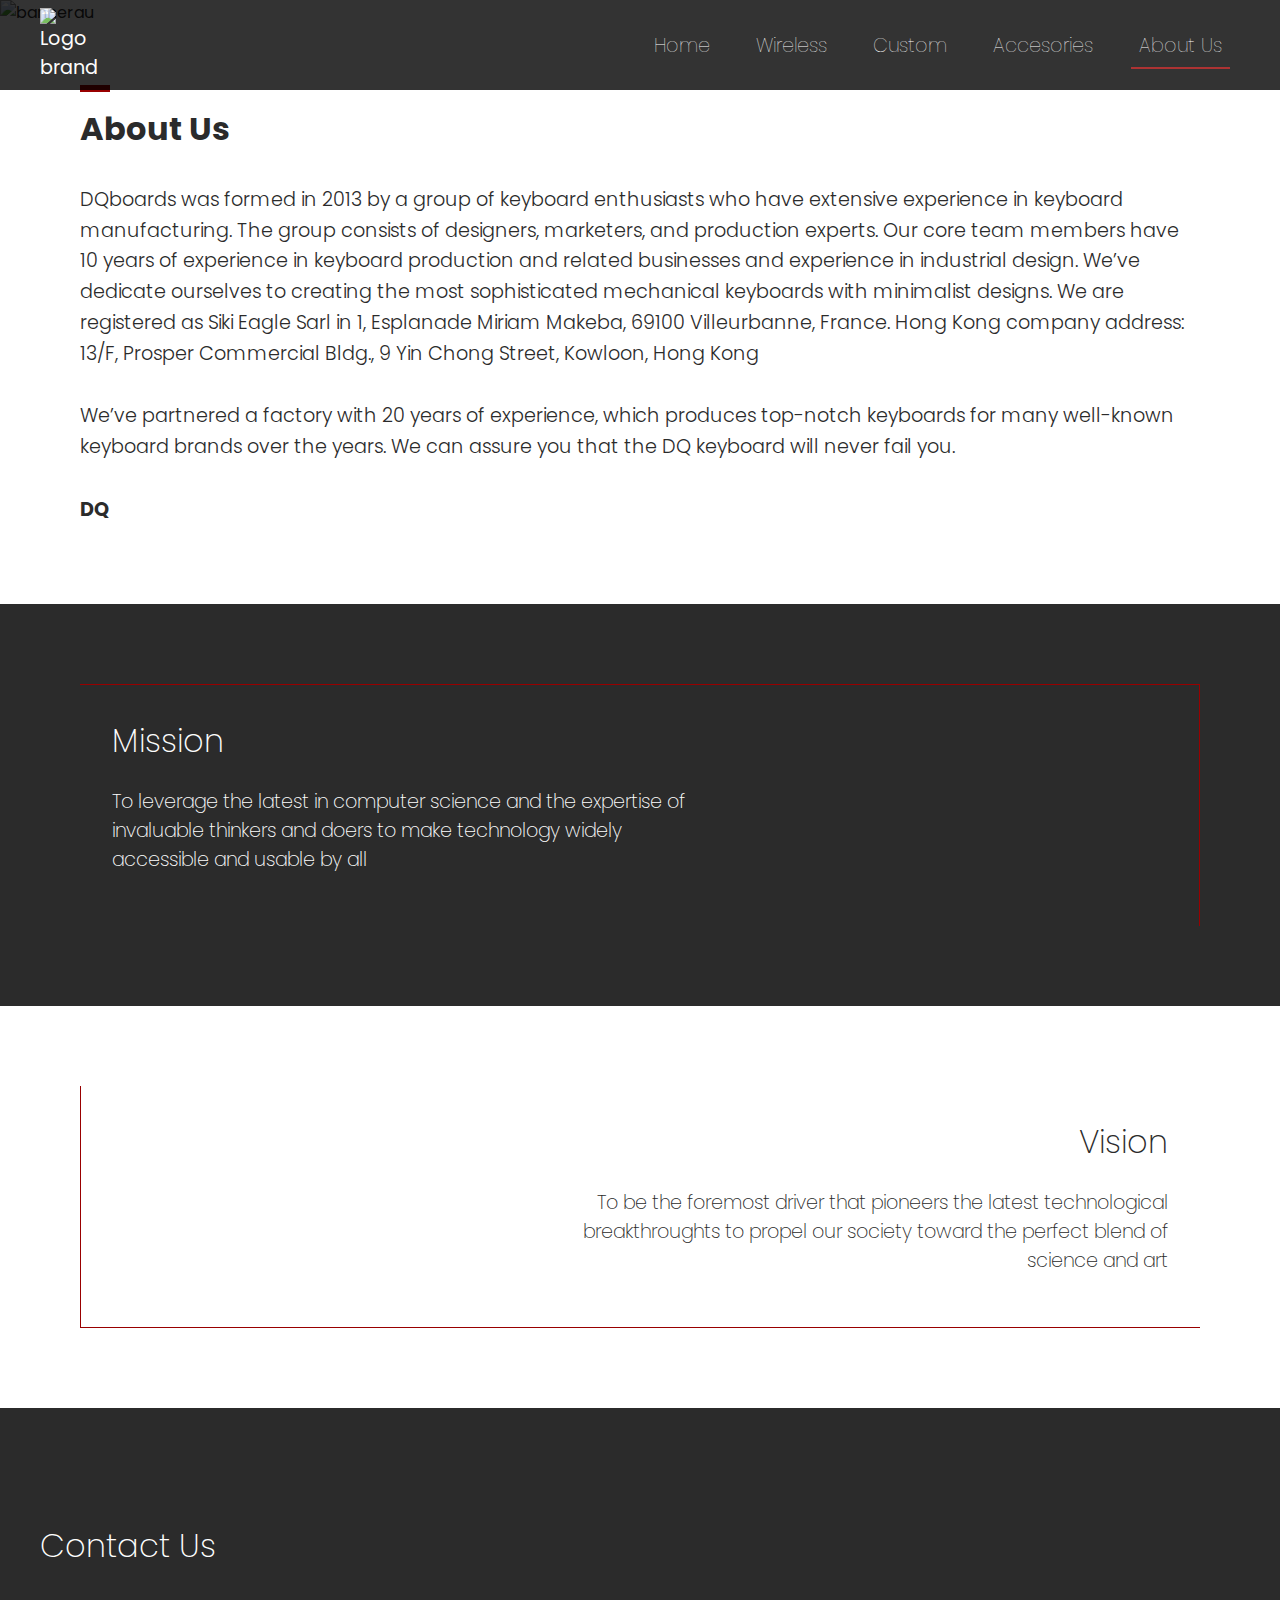
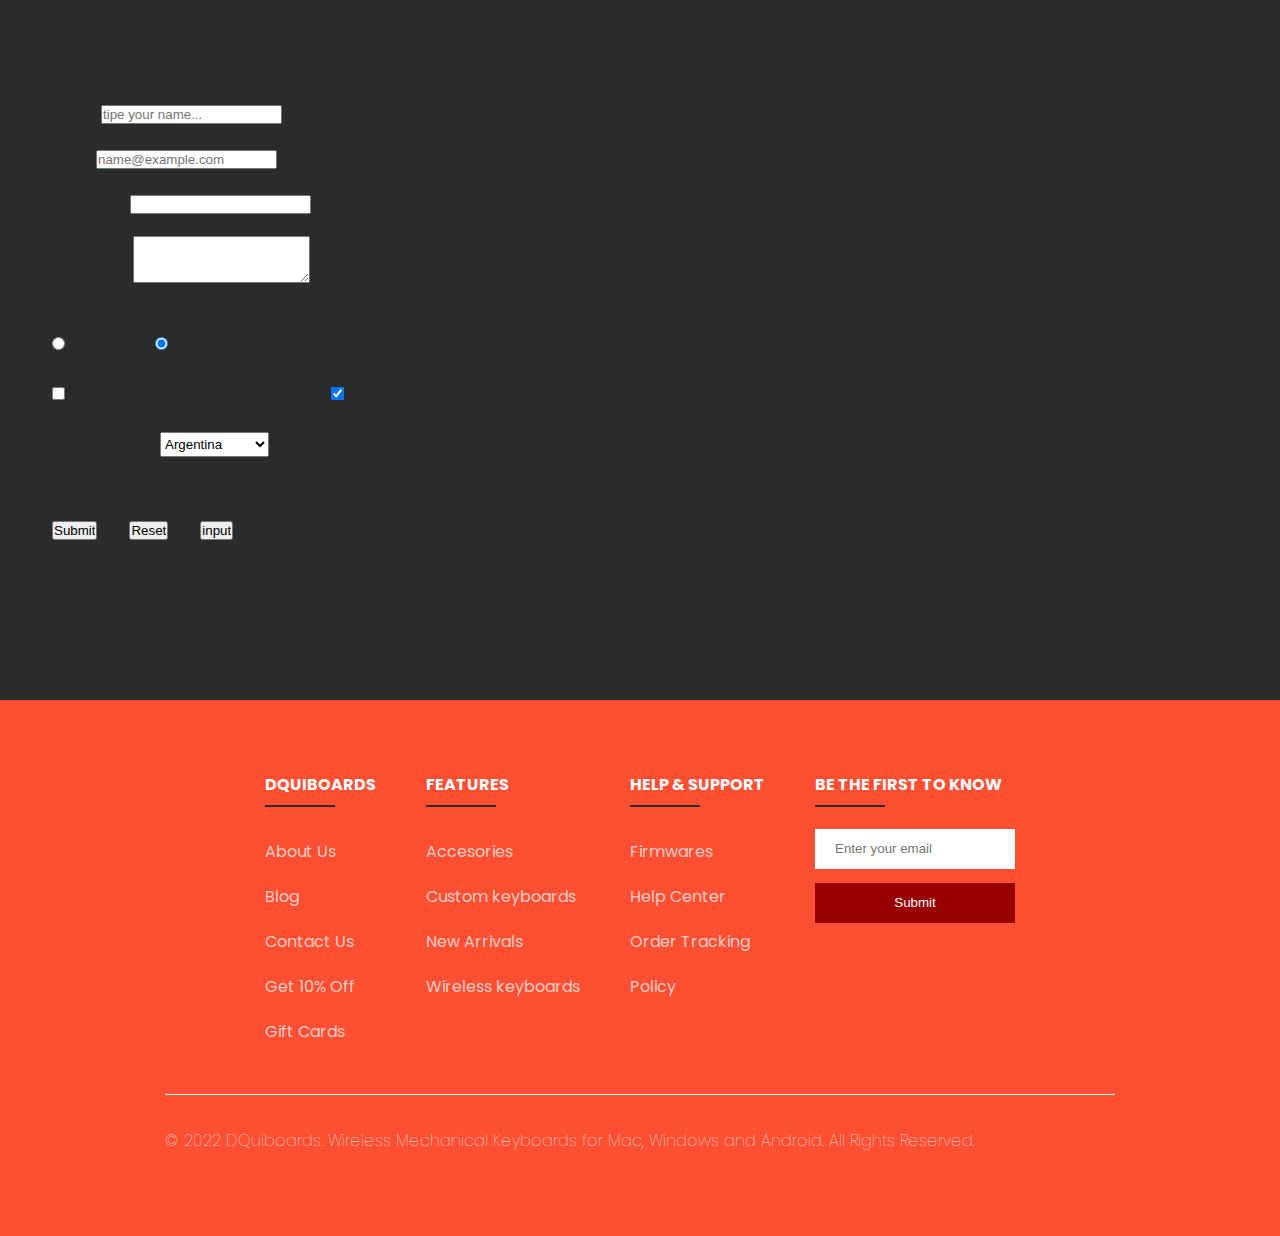
==== pages/aboutus.html @ ba344ef3 "au_form" ====
<!DOCTYPE html>
<html lang="en">
  <head>
    <meta charset="UTF-8">
    <meta http-equiv="X-UA-Compatible" content="IE=edge">
    <meta name="viewport" content="width=device-width, initial-scale=1.0">
    <title>DQuiboards</title>
    <link rel="stylesheet" href="https://cdnjs.cloudflare.com/ajax/libs/font-awesome/6.2.1/css/all.min.css" integrity="sha512-MV7K8+y+gLIBoVD59lQIYicR65iaqukzvf/nwasF0nqhPay5w/9lJmVM2hMDcnK1OnMGCdVK+iQrJ7lzPJQd1w==" crossorigin="anonymous" referrerpolicy="no-referrer">
    <link rel="stylesheet" href="../css/bootstrap.css">
    <!-- <link rel="stylesheet" href="../css/index.css"> -->
    <link rel="stylesheet" href="../css/translated.css">
    <link rel="icon" type="image/png" href="../resources/img/DQ-BRAND-LOGO.png">
  </head>
  <body id="top">
    <!-- HEADER -->
    <header>
      <nav class="navbar container"> <!-- navbar start -->
        <!-- branding -->
        <a class="navbar__link" href="#top">
          <img src="../resources/img/DQ-BRAND-LOGO.png" alt="Logo brand">
        </a>
        <!-- hamburger -->
        <svg class="hamburger" xmlns="http://www.w3.org/2000/svg" xmlns:xlink="http://www.w3.org/1999/xlink"><path d="M4,10h24c1.104,0,2-0.896,2-2s-0.896-2-2-2H4C2.896,6,2,6.896,2,8S2.896,10,4,10z M28,14H4c-1.104,0-2,0.896-2,2 s0.896,2,2,2h24c1.104,0,2-0.896,2-2S29.104,14,28,14z M28,22H4c-1.104,0-2,0.896-2,2s0.896,2,2,2h24c1.104,0,2-0.896,2-2 S29.104,22,28,22z" fill="white"></path></svg>
        <input type="checkbox" class="checkevent" name="hamburger" id="hamburger">
        <!-- nav-links -->
        <ul class="menu">
          <li class="menu__item">
            <a class="menu__link" href="../index.html">Home</a>
          </li>
          <li class="menu__item">
            <a class="menu__link" href="./wireless.html">Wireless</a>
          </li>
          <li class="menu__item">
            <a class="menu__link" href="./custom.html">Custom</a>
          </li>
          <li class="menu__item">
            <a class="menu__link" href="./accesories.html">Accesories</a>
          </li>
          <li class="menu__item">
            <a class="menu__link--active" href="./aboutus.html">About Us</a>
          </li>
        </ul>
      </nav> <!-- navbar end -->
    </header>
    <!-- BANNER -->
    <section id="banner">
      <img src="../resources/img/aboutus_b_1.png" alt="bannerau">
    </section>
    <main>
      <!-- ABOUT-US -->
      <section id="aboutus" class="bg-white">
        <div class="container">
          <article class="aboutus__info">
            <h2 class="aboutus__title">About Us</h2>
            <p class="aboutus__text">DQboards was formed in 2013 by a group of keyboard enthusiasts who have extensive experience in keyboard manufacturing. The group consists of designers, marketers, and production experts. Our core team members have 10 years of experience in keyboard production and related businesses and experience in industrial design. We’ve dedicate ourselves to creating the most sophisticated mechanical keyboards with minimalist designs. We are registered as Siki Eagle Sarl in 1, Esplanade Miriam Makeba, 69100 Villeurbanne, France. Hong Kong company address: 13/F, Prosper Commercial Bldg., 9 Yin Chong Street, Kowloon, Hong Kong</p>
            <p class="aboutus__text">We’ve partnered a factory with 20 years of experience, which produces top-notch keyboards for many well-known keyboard brands over the years. We can assure you that the DQ keyboard will never fail you.</p>
            <a class="aboutus__link" href="./aboutus.html">DQ</a>
          </article>
        </div>
      </section>
      <!-- ABOUT-US-M -->
      <section id="mission" class="bg-obscure">
        <div class="container">
          <article class="mission__article">
            <h1 class="mission__title content">Mission</h1>
            <p class="mission__text content">To leverage the latest in computer science and the expertise of invaluable thinkers and doers to make technology widely accessible and usable by all</p>
          </article>
        </div>
      </section>
      <!-- ABOUT-US-V -->
      <section id="vision" class="bg-white">
        <div class="container">
          <article class="vision__article">
            <h1 class="vision__title content">Vision</h1>
            <p class="vision__text content">To be the foremost driver that pioneers the latest technological breakthroughts to propel our society toward the perfect blend of science and art</p>
          </article>
        </div>
      </section>
      <!-- FORM -->
      <section id="contactus" class="bg-obscure">
        <div class="container">
          <h1 class="contactus__title">Contact Us</h1>
        </div>
        <div class="container">
          <div class="card" style="width: 60rem;">
            <div class="card-body">
              <form action="" method="" enctype="" class="">
                <div class="form">
                  <label for="exampleFormControlInput1" class="form-label">Name</label>
                  <input type="text" class="form-control" id="exampleFormControlInput1" placeholder="tipe your name...">
                </div>
                <div class="form">
                  <label for="exampleFormControlInput1" class="form-label">Email</label>
                  <input type="email" class="form-control" id="exampleFormControlInput1" placeholder="name@example.com">
                </div>
                <div class="form">
                  <label for="exampleFormControlInput1" class="form-label">Password</label>
                  <input type="password" class="form-control" id="exampleFormControlInput1" placeholder="">
                </div>
                <div class="form">
                  <label for="exampleFormControlTextarea1" class="form-label">Feedback</label>
                  <textarea class="form-control" id="exampleFormControlTextarea1" rows="3"></textarea>
                </div>
                <div class="form_check_a">
                  <div class="form-check">
                    <input class="form-check-input" type="radio" name="flexRadioDefault" id="flexRadioDefault1">
                    <label class="form-check-label" for="flexRadioDefault1">
                    English
                    </label>
                  </div>
                  <div class="form-check">
                    <input class="form-check-input" type="radio" name="flexRadioDefault" id="flexRadioDefault2" checked>
                    <label class="form-check-label" for="flexRadioDefault2">
                    Non English
                    </label>
                  </div>
                </div>
                <div class="form_check_b">
                  <div class="form-check">
                    <input class="form-check-input" type="checkbox" value="" id="flexCheckDefault">
                    <label class="form-check-label" for="flexCheckDefault">
                    Accept terms and conditions
                    </label>
                  </div>
                  <div class="form-check">
                    <input class="form-check-input" type="checkbox" value="" id="flexCheckChecked" checked>
                    <label class="form-check-label" for="flexCheckChecked">
                    Receive news
                    </label>
                  </div>
                </div>
                <div class="countries">
                  <label for="pais">Countries</label>
                  <select name="places" id="pais">
                    <option value="1">Argentina</option>
                    <option value="2">Brasil</option>
                    <option value="3">Chile</option>
                    <option value="3">Paraguay</option>
                    <option value="3">Perú</option>
                    <option value="3">Colombia</option>
                    <option value="3">Venezuela</option>
                    <option value="3">United Estates</option>
                    <option value="3">Italy</option>
                    <option value="3">France</option>
                    <option value="3">England</option>
                  </select>
                </div>
                <div class="buttons">
                  <input class="btn btn-warning btn-lg" for="btn-check-2-outlined" type="submit" value="Submit">
                  <input class="btn btn-warning btn-lg" for="btn-check-2-outlined" type="reset" value="Reset">
                  <input class="btn btn-warning btn-lg" for="btn-check-2-outlined" type="button" value="input">
                </div>
              </form>
            </div>
          </div>
        </div>
      </section>
      <!-- FOOTER -->
      <footer>
        <div class="container">
          <div class="row__l">
            <div class="footer__col">
              <h4>DQUIBOARDS</h4>
              <ul>
                <li><a href="#">About Us</a></li>
                <li><a href="#">Blog</a></li>
                <li><a href="#">Contact Us</a></li>
                <li><a href="#">Get 10%  Off</a></li>
                <li><a href="#">Gift Cards</a></li>
              </ul>
            </div>
            <div class="footer__col">
              <h4>FEATURES</h4>
              <ul>
                <li><a href="./pages/accesories.html">Accesories</a></li>
                <li><a href="./pages/custom.html">Custom keyboards</a></li>
                <li><a href="./index.html">New Arrivals</a></li>
                <li><a href="./pages/wireless.html">Wireless keyboards</a></li>
              </ul>
            </div>
            <div class="footer__col">
              <h4>HELP & SUPPORT</h4>
              <ul>
                <li><a href="#">Firmwares</a></li>
                <li><a href="#">Help Center</a></li>
                <li><a href="#">Order Tracking</a></li>
                <li><a href="#">Policy</a></li>
              </ul>
            </div>
            <div class="footer__col">
              <h4>BE THE FIRST TO KNOW</h4>
              <form action="">
                <input type="text" placeholder="Enter your email" class="inputemail">
                <input type="submit" value="Submit" class="inputsubmit">
              </form>
            </div>
          </div>
          <div class="divider"></div>
          <div class="row__s">
            <div class="col">
              <p>&#169; 2022 DQuiboards. Wireless Mechanical Keyboards for Mac, Windows and Android. All Rights Reserved.</p> 
            </div>
            <div class="socialicons">
              <a href="https://facebook.com" target="_blank"><i class="fa-brands fa-facebook"></i></a>
              <a href="https://Instagram.com" target="_blank"><i class="fa-brands fa-instagram"></i></a>
              <a href="https://twitter.com" target="_blank"><i class="fa-brands fa-twitter"></i></a>
              <a href="https://discord.com" target="_blank"><i class="fa-brands fa-discord"></i></a>
            </div>
          </div>
        </div>
      </footer>
    </main>
    <script src="../js/bootstrap.bundle.js"></script>
  </body>
</html>
---- css/translated.css ----
/* IMPORTS */
@import url("https://fonts.googleapis.com/css2?family=Poppins:wght@300;500;600&display=swap");
/* MISC */
/* VARIABLES */
/* Palette */
/* Font Sizes */
/* Spacings */
/* NORMALIZE */
* {
  margin: 0;
  padding: 0;
  box-sizing: border-box; }

html {
  font-size: 62.5%; }

body {
  font-family: 'Poppins', sans-serif;
  font-size: 1.6em;
  color: #2B2B2B; }

ul {
  list-style-type: none; }

li {
  color: #2B2B2B; }

a {
  font-size: 1.2em;
  text-decoration: none;
  color: #FDFDFD; }

p {
  font-size: 1.6em; }

img {
  width: 100%; }

.container {
  max-width: 1200px;
  margin: auto; }

.bg-principal {
  background-color: #990000; }

.bg-obscure {
  background-color: #2B2B2B; }

.content {
  max-width: 600px; }

/* BOOTSTRAP DESREBOOT */
ol, ul, dl {
  margin-bottom: 0;
  padding-left: 0; }

a:hover {
  color: inherit; }

/* PARTIALS */
/* HEADER */
header {
  padding: 0.8rem;
  background-color: black;
  position: fixed;
  right: 0px;
  left: 0px;
  opacity: 80%;
  z-index: 1; }
  header .navbar {
    display: flex;
    justify-content: space-between; }
    header .navbar .navbar__link {
      min-width: 50px;
      max-width: 50px; }
    header .navbar .hamburger {
      display: none;
      color: #FDFDFD;
      width: 50px;
      height: 29px; }
    header .navbar .checkevent {
      position: absolute;
      width: 35px;
      height: 28px;
      right: -50px;
      opacity: 0;
      top: 19px; }
    header .navbar .menu {
      display: flex;
      gap: 1rem;
      flex-wrap: wrap;
      align-items: center;
      font-weight: 100; }
      header .navbar .menu__item {
        padding: 1rem; }
      header .navbar .menu__link, header .navbar .menu__link--active {
        padding: 0.8rem;
        color: #FDFDFD;
        transition: all .3s ease-in-out; }
        header .navbar .menu__link--active {
          border-bottom: 2px solid #990000; }
        header .navbar .menu__link:hover, header .navbar .menu__link--active:hover {
          color: #FF4F33;
          padding: 0.8rem; }

/* MEDIAS */
/* HEADER */
/* navbar */
@media screen and (max-width: 768px) {
  .navbar {
    align-items: center;
    font-size: 1.6rem; }
  .navbar .menu {
    display: none;
    gap: 1rem;
    flex-wrap: wrap;
    align-items: center; }
  .hamburger,
  .checkevent {
    display: block;
    position: absolute;
    width: 32px;
    height: 34px;
    right: 16px;
    top: 19px; }
  .checkevent:checked + .menu {
    display: block;
    flex-basis: 100%; }
  li.menu__item {
    display: flex;
    justify-content: right; } }

/* FOOTER */
footer {
  display: flex;
  flex-direction: column;
  gap: 3.2rem;
  padding: 3.2rem;
  background-color: #FF4F33; }
  footer .container {
    background-color: #FF4F33; }
    footer .container .row__l {
      display: flex;
      justify-content: space-between;
      padding: 40px 100px;
      gap: 5rem; }
      footer .container .row__l .footer__col h4 {
        color: #FDFDFD;
        margin-bottom: 3.2rem;
        font-size: 1.6rem;
        position: relative; }
      footer .container .row__l .footer__col h4::before {
        content: '';
        width: 70px;
        height: 2px;
        position: absolute;
        background-color: #2B2B2B;
        bottom: -10px; }
      footer .container .row__l .footer__col ul li {
        padding: 10px 0; }
      footer .container .row__l .footer__col ul li a {
        color: #FDFDFD;
        text-decoration: none;
        font-size: 1.6rem;
        opacity: 0.7;
        transition: 0.5s; }
      footer .container .row__l .footer__col ul li a:hover {
        opacity: 1; }
      footer .container .row__l .footer__col input {
        border: none;
        width: 200px;
        height: 40px;
        display: block;
        padding-left: 20px;
        padding-right: 20px;
        margin: 14px 0; }
      footer .container .row__l .footer__col .inputsubmit {
        padding: 0px 20px;
        background-color: #990000;
        border: none;
        color: #FDFDFD; }
    footer .container .divider {
      content: "";
      width: 100%;
      height: 1px;
      background-color: #FDFDFD; }
    footer .container .row__s {
      display: flex;
      justify-content: space-between;
      padding: 1px 50px;
      padding-left: 0;
      padding-right: 10px; }
      footer .container .row__s .col p {
        padding-top: 3.2rem;
        margin-bottom: 5rem;
        color: #FDFDFD;
        font-size: 1.6rem;
        font-weight: 50; }
      footer .container .row__s .socialicons {
        padding: 3.2rem; }
        footer .container .row__s .socialicons .row__S .socialicons {
          display: inline-block;
          color: #FDFDFD;
          font-size: 1.6rem;
          margin: 0 15px;
          transition: 0.5s; }

/* MEDIAS */
/* FOOTER */
@media screen and (max-width: 930px) {
  footer .row__l {
    display: flex;
    flex-direction: column;
    justify-content: space-between;
    padding: 40px 100px;
    gap: 5rem; }
  footer .row__s {
    flex-direction: column;
    padding: 20px 30px; }
  footer .footer-col ul {
    margin-left: 20px;
    margin-bottom: 20px; }
  .footer__col input {
    width: 100; } }

/* PAGES */
/* BANNER */
#banner {
  display: grid;
  place-items: center; }

/* DESIGN */
#design {
  padding: 8rem; }

#design div {
  display: flex;
  gap: 3.2rem;
  color: #FDFDFD; }

.design__article {
  flex: 1 1 50%; }

.design__article:first-of-type {
  border-right: 1px solid #FDFDFD; }

.design__title {
  font-size: 3.2em;
  font-weight: 300;
  margin-bottom: 2.2rem; }

.design__text {
  font-size: 1.6em;
  font-weight: 300;
  margin-bottom: 2rem; }

.design__caption {
  font-size: 1.2em;
  font-weight: 300; }

/* ONGOING */
#ongoing {
  padding: 8rem; }

#ongoing div {
  display: flex;
  flex-wrap: wrap;
  gap: 3.2rem;
  color: #FDFDFD; }

.ongoing__images, .ongoing__info {
  flex: 1 1 40%; }

.ongoing__images {
  display: grid;
  gap: 1.6rem;
  grid-template-columns: 311px 331px;
  grid-template-rows: 393px 226px; }

.ongoing__img:nth-of-type(1) {
  grid-column: 1; }

.ongoing__img:nth-of-type(2) {
  grid-column: 2; }

.ongoing__img:nth-of-type(3) {
  grid-column: 1 / 3; }

.ongoing__info {
  display: flex;
  flex-direction: column;
  justify-content: center;
  gap: 3.2rem; }

.ongoing__title {
  font-size: 3.6em;
  position: relative; }

.ongoing__title::before {
  content: '';
  width: 30px;
  height: 7px;
  background-color: #990000;
  position: absolute;
  top: -1px; }

.ongoing__subtitle {
  font-size: 3.2em;
  font-weight: 400;
  color: #FF4F33; }

.ongoing__text {
  font-size: 1.2em;
  font-weight: 100;
  line-height: 160%; }

.ongoing__link {
  display: flex;
  align-items: center;
  gap: 1.6rem;
  color: #990000;
  font-size: 1.6em;
  font-weight: bold; }

.ongoing__link:hover {
  color: #FF4F33; }

.ongoing__link svg {
  transition: all .5s ease-in; }

.ongoing__link:hover svg {
  transform: translateX(20px); }

/* MEDIAS */
/* DESIGN */
@media screen and (max-width: 900px) {
  #design div {
    flex-direction: column;
    align-items: center; }
  .design__article:first-of-type {
    width: 100%;
    border-right: none;
    border-bottom: 1px solid #FDFDFD;
    padding-bottom: 1.6rem; } }

/* ONGOING */
@media screen and (max-width: 768px) {
  .ongoing__images {
    display: grid;
    gap: 1.6rem;
    grid-template-columns: 300px 300px;
    grid-template-rows: 388px 368px; }
  .ongoing__img:nth-of-type(1) {
    grid-column: 1;
    width: 300px; }
  .ongoing__img:nth-of-type(2) {
    grid-column: 1; }
  .ongoing__img:nth-of-type(3) {
    grid-column: 1; } }

/* BANNER */
#banner {
  display: grid;
  place-items: center; }

/* WIRLS */
#wirls {
  padding: 8rem; }

#wirls div {
  display: flex;
  color: #FDFDFD; }

.wirls__article {
  flex: 1 1 50%; }

.wirls__article:nth-last-of-type(1) {
  border-right: 1px solid #990000; }

.wirls__title {
  font-size: 2em;
  font-weight: 200;
  margin-bottom: 2.2rem; }

.wirls__text {
  font-size: 1.2em;
  font-weight: 200;
  margin-bottom: 2rem; }

/* ORDERW */
#orderw {
  padding: 3.2rem; }

#orderw div {
  padding-top: 3.2rem;
  padding-bottom: 3.2rem;
  gap: 3.2rem; }

.orderw__title {
  font-size: 3.2rem;
  color: #2B2B2B; }

#orderw div .card {
  padding-top: 5px; }

#orderw div .card-body {
  padding-top: 0%; }

/* WIRLSS */
#wirlss {
  padding: 8rem; }

#wirlss div {
  display: flex;
  gap: 3.2rem;
  color: #FDFDFD; }

.wirlss__article {
  flex: 1 1 50%; }

.wirlss__article:first-of-type {
  border-right: 1px solid #990000; }

.wirlss__articlee {
  flex: 1 1 50%; }

.wirlss__articlee:nth-last-of-type(1) {
  border-right: 1px solid #990000; }

.wirlss__title {
  font-size: 3.2em;
  font-weight: 300;
  margin-bottom: 2.2rem; }

.wirlss__text {
  font-size: 1.6em;
  font-weight: 300;
  margin-bottom: 2rem; }

.wirlss__caption {
  font-size: 1.2em;
  font-weight: 300; }

/* MEDIAS */
/* WIRLS */
@media screen and (max-width: 768px) {
  #wirls div {
    flex-direction: column;
    align-items: center; }
  .wirls__article:nth-last-of-type(1) {
    border-right-style: none;
    border-bottom: 1px solid #990000;
    padding-bottom: 1.6rem; } }

/* WIRLSS */
@media screen and (max-width: 768px) {
  #wirlss div {
    flex-direction: column;
    align-items: center; }
  .wirlss__article:first-of-type {
    border-right: none;
    border-bottom: 1px solid #990000;
    padding-bottom: 1.6rem; }
  .wirlss__articlee:nth-last-of-type(1) {
    border-right-style: none;
    border-bottom: 1px solid #990000;
    padding-bottom: 1.6rem; } }

/* BANNER */
#banner {
  display: grid;
  place-items: center; }

/* CUSTOM-A */
#custom {
  padding: 8rem; }

#custom div {
  display: flex;
  direction: rtl;
  gap: 3.2rem;
  color: #2B2B2B; }

.custom__article {
  flex: 1 1 50%; }

.custom__article:first-of-type {
  border-bottom: 1px solid #990000; }

.custom__title {
  font-size: 2em;
  font-weight: 200;
  margin-bottom: 2.2rem; }

.custom__text {
  font-size: 1.2em;
  font-weight: 200;
  margin-bottom: 2rem; }

/* MEDIAS */
/* CUSTOM-A */
@media screen and (max-width: 768px) {
  #custom div {
    flex-direction: column;
    align-items: center; }
  .custom__article:first-of-type {
    border-bottom: 1px solid #990000;
    padding-bottom: 1.6rem; } }

/* BANNER */
#banner {
  display: grid;
  place-items: center; }

/* BANNER */
#banner {
  display: grid;
  place-items: center; }

/* ABOUT-US */
#aboutus {
  padding: 8rem; }

#aboutus div {
  display: flex;
  flex-wrap: wrap;
  gap: 3.2rem;
  color: #FDFDFD; }

.aboutus__info {
  display: flex;
  flex-direction: column;
  justify-content: center;
  gap: 3.2rem; }

.aboutus__title {
  font-size: 2em;
  position: relative;
  color: #2B2B2B; }

.aboutus__title::before {
  content: '';
  width: 30px;
  height: 7px;
  background-color: #990000;
  position: absolute;
  top: -20px; }

.aboutus__text {
  font-size: 1.2em;
  font-weight: 300;
  line-height: 160%;
  color: #2B2B2B; }

.aboutus__link {
  display: flex;
  align-items: center;
  gap: 1.6rem;
  color: #2B2B2B;
  font-size: 1.2em;
  font-weight: bold; }

.aboutus__link:hover {
  color: #990000; }

.aboutus__link svg {
  transition: all .5s ease-in; }

.aboutus__link:hover svg {
  transform: translateX(20px); }

/* ABOUT-US-M */
#mission {
  padding: 8rem; }

#mission div {
  display: flex;
  color: #FDFDFD; }

.mission__article {
  flex: 1 1 50%; }

.mission__article:nth-last-of-type(1) {
  border-top: 1px solid #990000;
  border-right: 1px solid #990000;
  padding: 3.2rem; }

.mission__title {
  font-size: 2em;
  font-weight: 200;
  margin-bottom: 2.2rem; }

.mission__text {
  font-size: 1.2em;
  font-weight: 200;
  margin-bottom: 2rem; }

/* ABOUT-US-V */
#vision {
  padding: 8rem; }

#vision div {
  display: flex;
  direction: rtl;
  gap: 3.2rem;
  color: #2B2B2B; }

.vision__article {
  flex: 1 1 50%; }

.vision__article:first-of-type {
  border-bottom: 1px solid #990000;
  border-left: 1px solid #990000;
  padding: 3.2rem; }

.vision__title {
  font-size: 2em;
  font-weight: 200;
  margin-bottom: 2.2rem; }

.vision__text {
  font-size: 1.2em;
  font-weight: 200;
  margin-bottom: 2rem; }

/* FORM */
#contactus {
  padding: 0.8rem;
  padding-top: 3.2rem;
  padding-bottom: 3.2rem;
  gap: 3.2rem; }

.contactus__title {
  padding-top: 5rem;
  font-size: 2em;
  font-weight: 200;
  margin-bottom: 2.2rem;
  color: white; }

#contactus div {
  padding-top: 3.2rem;
  padding-bottom: 3.2rem;
  gap: 3.2rem; }

#contactus div .card {
  padding-top: 5px; }

#contactus div .card-body {
  padding-top: 5%; }

#contactus div.form {
  padding: 10px; }

#contactus div.form_check_a {
  padding-top: 0;
  padding-left: 2%;
  padding-bottom: 0%;
  display: flex;
  max-height: 50px; }

#contactus div.form_check_b {
  padding-top: 0;
  padding-left: 2%;
  padding-bottom: 0%;
  display: flex;
  max-height: 50px; }

#contactus div.countries {
  padding-top: 3.2rem;
  padding-left: 2%;
  gap: 3.2rem;
  display: flex; }

#contactus div.buttons {
  padding-top: 3.2rem;
  padding-left: 2%;
  gap: 3.2rem;
  display: flex; }
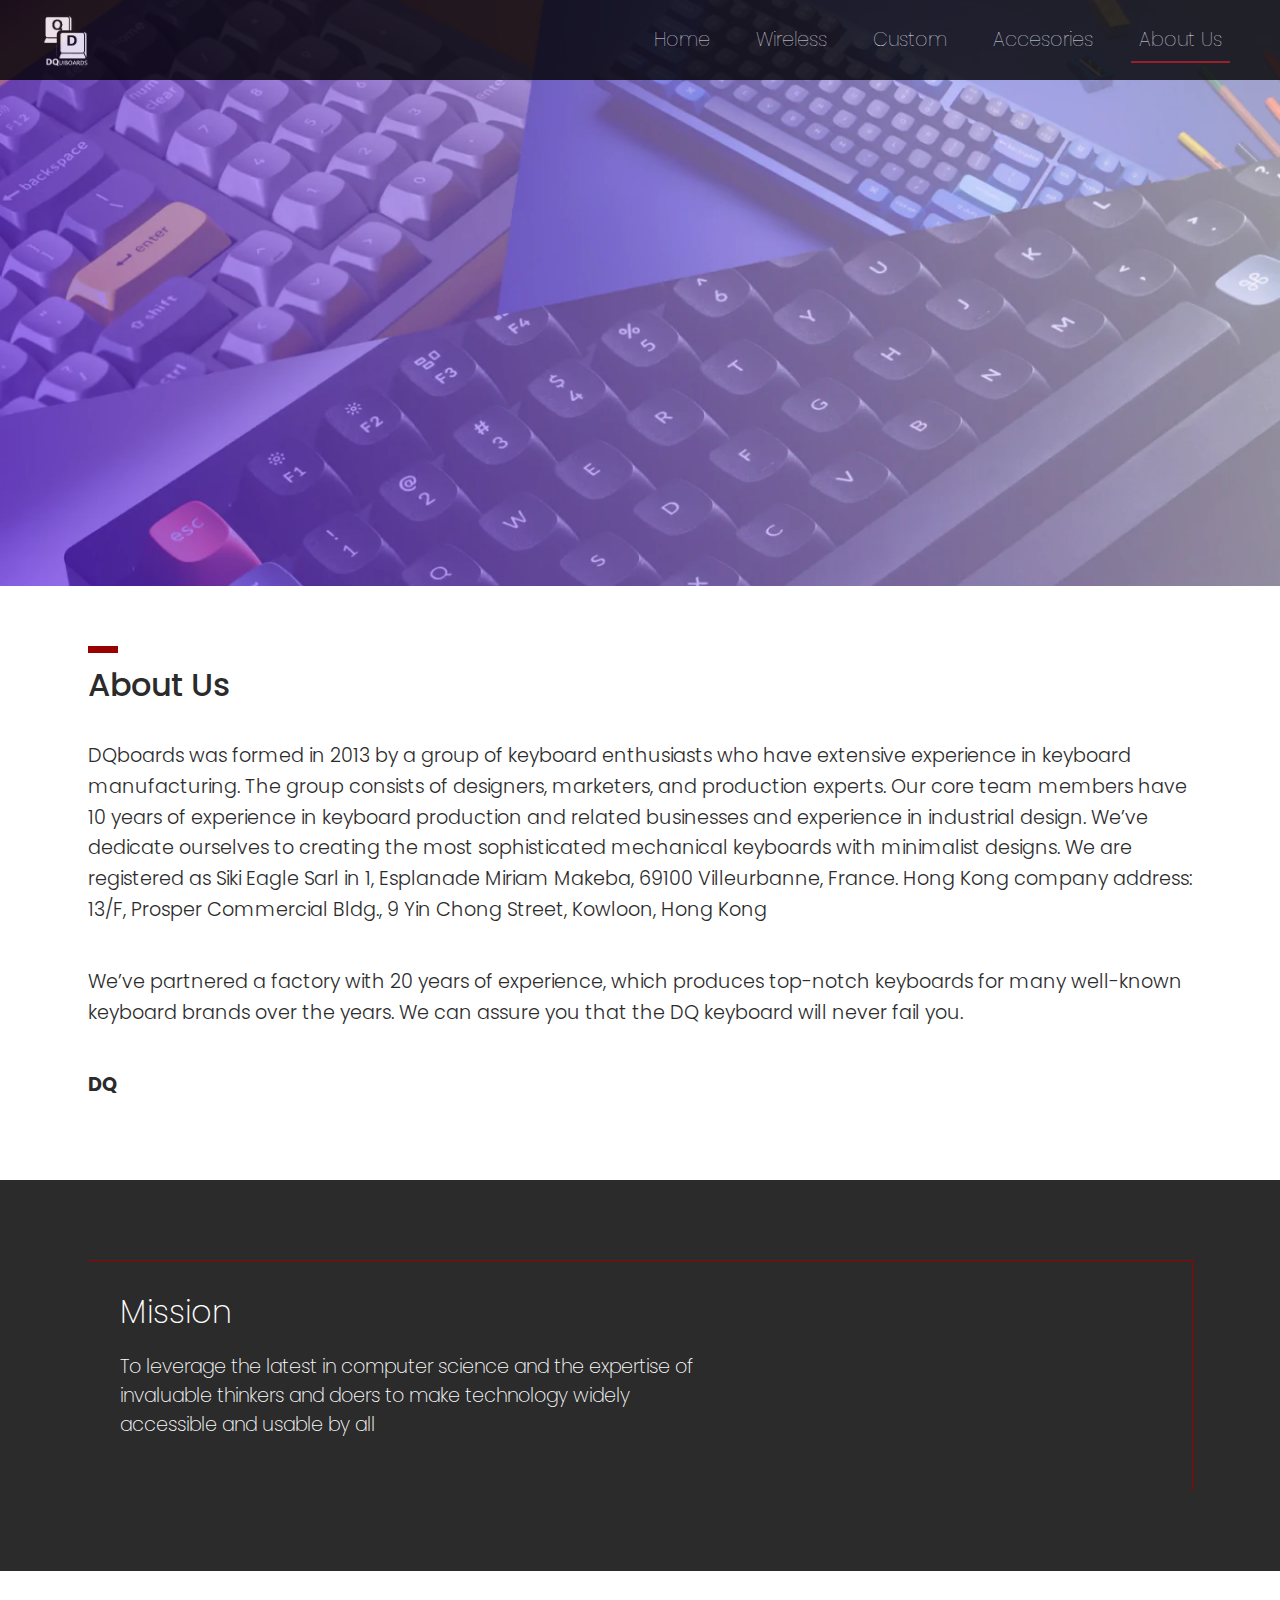
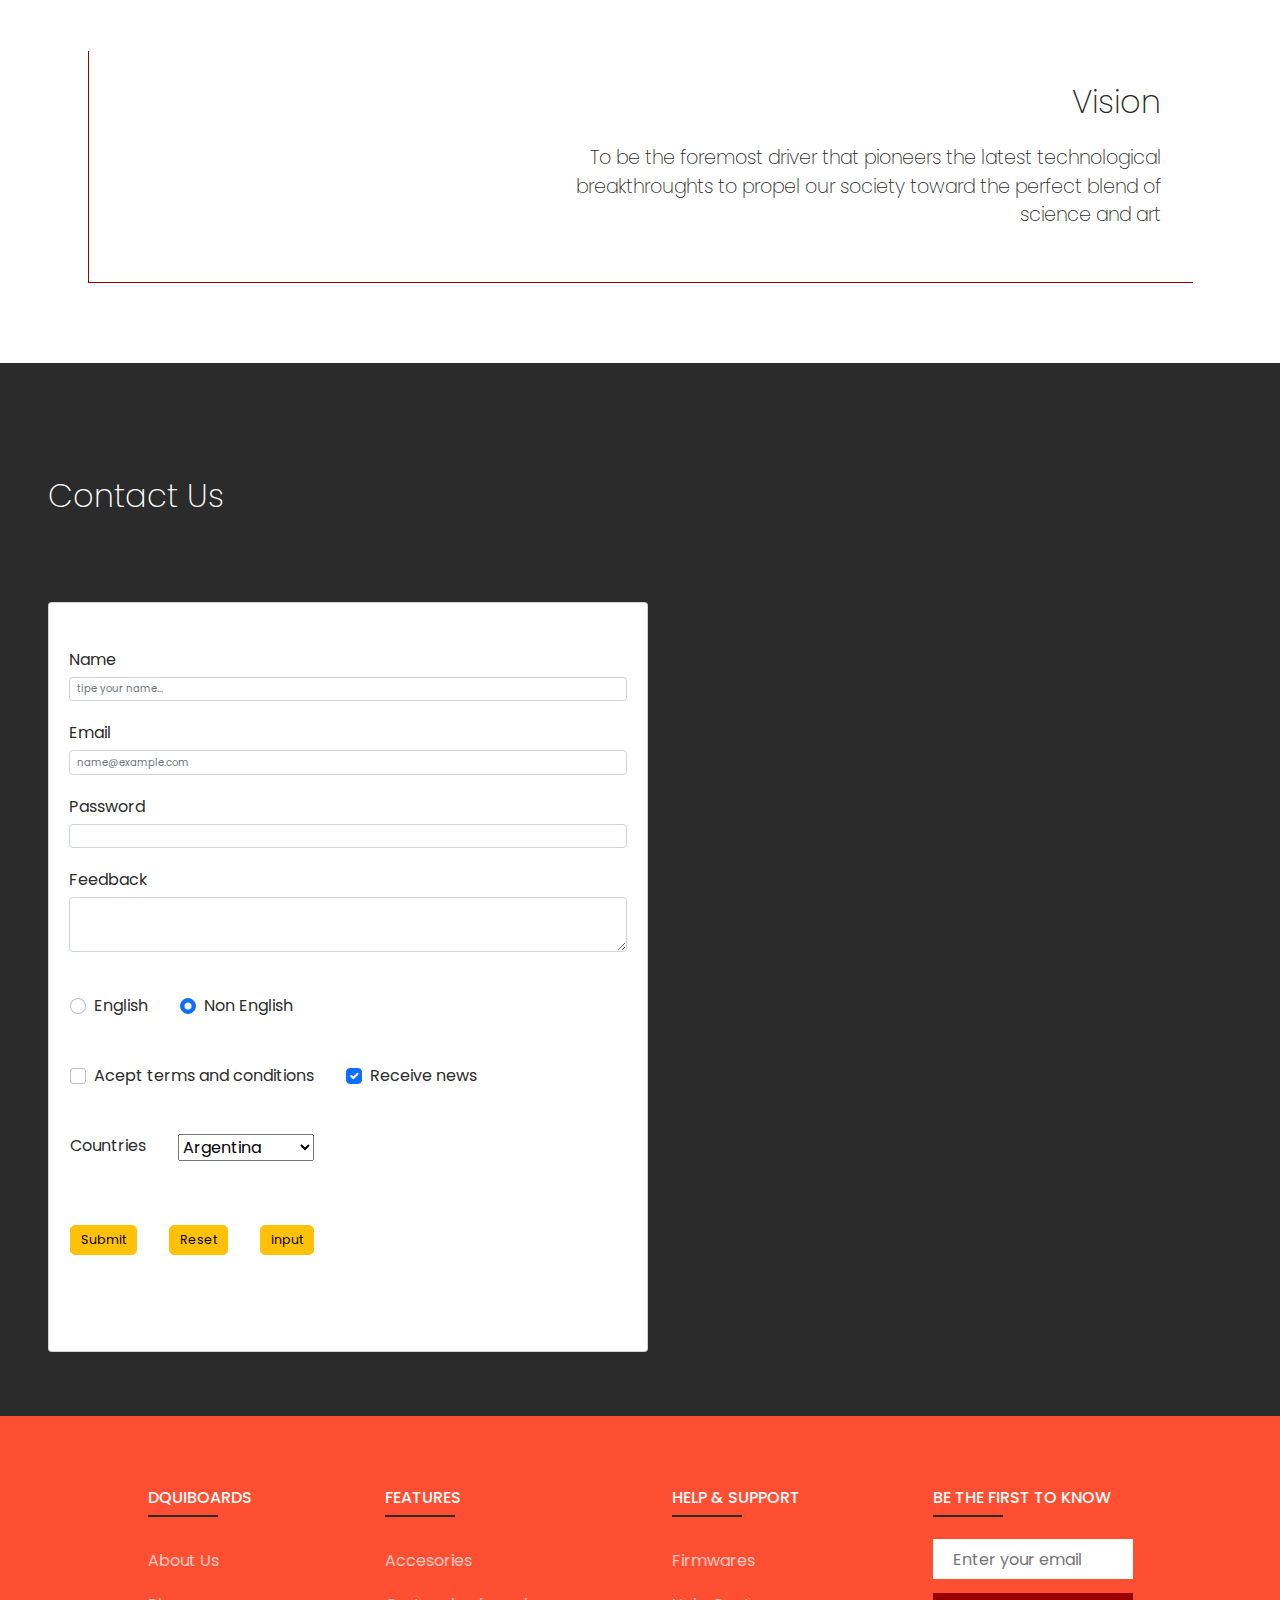
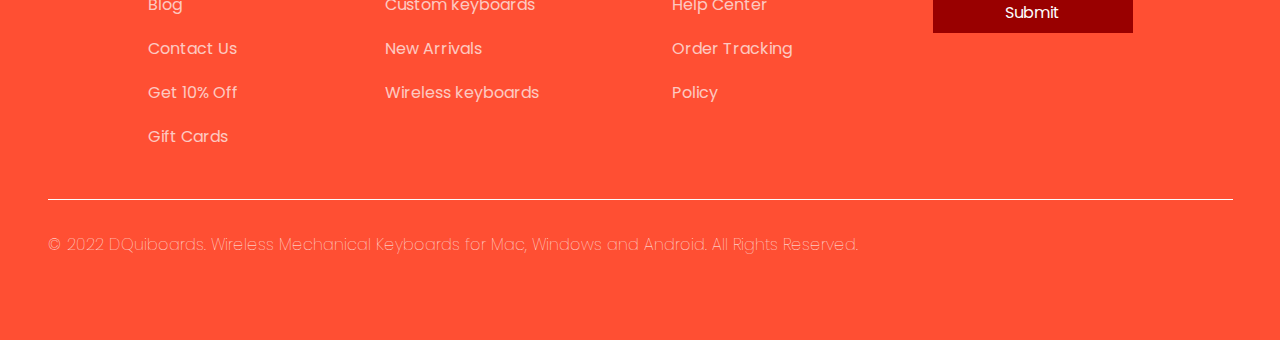
==== commit d4d91640: "pfquintans" ====
--- a/pages/aboutus.html
+++ b/pages/aboutus.html
@@ -119,7 +119,7 @@
                   <div class="form-check">
                     <input class="form-check-input" type="checkbox" value="" id="flexCheckDefault">
                     <label class="form-check-label" for="flexCheckDefault">
-                    Accept terms and conditions
+                    Acept terms and conditions
                     </label>
                   </div>
                   <div class="form-check">
--- a/css/index.css
+++ b/css/index.css
@@ -0,0 +1,896 @@
+/* IMPORTS */
+
+/* @import url('https://fonts.googleapis.com/css2?family=Poppins:wght@300;500;600&display=swap'); */
+
+
+/* VARIABLES */
+
+/* :root { */
+/* Palette */
+  
+/*   --primary: #990000;
+  --secondary: #2B2B2B;
+  --light: #FDFDFD;
+  --accent: #FF4F33; */
+
+/* Font Sizes */
+  
+  /* --text-xxl: 4.8em; 
+  --text-xl: 3.6em; 
+  --text-lg: 3.2em; 
+  --text-md: 2.0em; 
+  --text-sm: 1.6em; 
+  --text-xs: 1.2em;  */
+
+/* Spacings */
+  
+/*   --sp-xxl: 12rem;
+  --sp-xl: 8rem;
+  --sp-lg: 5rem;
+  --sp-md: 3.2rem;
+  --sp-sm: 1.6rem;
+  --sp-xs: 0.8rem;
+} */
+
+
+/* NORMALIZE */
+
+/* * {
+  margin: 0;
+  padding: 0;
+  box-sizing: border-box;
+}
+
+html {
+  font-size: 62.5%;
+}
+
+body {
+  font-family: 'Poppins', sans-serif;
+  font-size: var(--text-sm);
+  color: var(--secondary);
+}
+
+ul {
+  list-style-type: none;
+}
+
+li {
+  color: var(--secondary);
+}
+
+a {
+  font-size: var(--text-xs);
+  text-decoration: none;
+  color: var(--light);
+}
+
+p {
+  font-size: 1.6em;
+}
+
+img {
+  width: 100%;
+}
+
+.container {
+  max-width: 1200px;
+  margin: auto;
+}
+
+.bg-principal {
+  background-color: var(--primary);
+}
+
+.bg-obscure {
+  background-color: var(--secondary);
+}
+
+.content {
+  max-width: 600px;
+}
+
+
+
+ol, ul, dl {
+  margin-bottom: 0;
+  padding-left: 0;
+}
+
+a:hover {
+  color: inherit;
+} */
+
+
+
+
+
+/* HEADER */
+
+/* header {
+  padding: var(--sp-xs);
+  background-color: black;
+  position: fixed;
+  right: 0px;
+  left: 0px;
+  opacity: 80%;
+  z-index: 1;
+}
+
+.navbar {
+  display: flex;
+  justify-content: space-between;
+}
+
+.navbar .navbar__link {
+  min-width: 50px;
+  max-width: 50px;
+}
+
+.hamburger {
+  display: none;
+  color: var(--light);
+  width: 50px;
+  height: 29px;
+}
+
+.checkevent {
+  position: absolute;
+  width: 35px;
+  height: 28px;
+  right: -50px;
+  opacity: 0;
+  top: 19px;
+}
+
+.navbar .menu {
+  display: flex;
+  gap: 1rem;
+  flex-wrap: wrap;
+  align-items: center;
+  font-weight: 100;
+}
+
+.menu .menu__item {
+  padding: 1rem;
+}
+
+.menu .menu__link {
+  padding: var(--sp-xs);
+  color: var(--light);
+  transition: all .3s ease-in-out;
+}
+
+.menu .menu__link:hover {
+  color: var(--accent);
+  padding: var(--sp-xs);
+} */
+
+
+
+
+
+
+
+
+
+
+
+/* BANNER */
+
+/* #banner {
+  display: grid;
+  place-items: center;
+} */
+
+/* DESIGN */
+
+/* #design {
+  padding: var(--sp-xl);
+}
+
+#design div {
+  display: flex;
+  gap: var(--sp-md);
+  color: var(--light);
+}
+
+.design__article {
+  flex: 1 1 50%;
+}
+
+.design__article:first-of-type {
+  border-right: 1px solid var(--light);
+}
+
+.design__title {
+  font-size: var(--text-lg);
+  font-weight: 300;
+  margin-bottom: 2.2rem;
+}
+
+.design__text {
+  font-size: var(--text-sm);
+  font-weight: 300;
+  margin-bottom: 2rem;
+}
+
+.design__caption {
+  font-size: var(--text-xs);
+  font-weight: 300;
+} */
+
+/* ONGOING */
+
+/* #ongoing {
+  padding: var(--sp-xl);
+}
+
+#ongoing div {
+  display: flex;
+  flex-wrap: wrap;
+  gap: var(--sp-md);
+  color: var(--light);
+}
+
+.ongoing__images, .ongoing__info {
+flex: 1 1 40%;
+}
+
+.ongoing__images {
+  display: grid;
+  gap: var(--sp-sm);
+  grid-template-columns: 311px 331px;
+  grid-template-rows: 393px 226px;
+}
+
+.ongoing__img:nth-of-type(1) {
+  grid-column:1;
+}
+.ongoing__img:nth-of-type(2) {
+  grid-column:2;
+}
+.ongoing__img:nth-of-type(3) {
+  grid-column:1 / 3;
+}
+
+.ongoing__info {
+  display: flex;
+  flex-direction: column;
+  justify-content: center;
+  gap: var(--sp-md);
+  
+}
+
+.ongoing__title {
+  font-size: var(--text-xl);
+  position: relative;
+}
+
+.ongoing__title::before {
+  content: '';
+  width: 30px;
+  height: 7px;
+  background-color: var(--primary);
+  position: absolute;
+  top: -1px;
+}
+
+.ongoing__subtitle {
+  font-size: var(--text-lg);
+  font-weight: 400;
+  color: var(--accent);
+}
+
+.ongoing__text {
+  font-size: var(--text-xs);
+  font-weight: 100;
+  line-height: 160%;
+}
+
+.ongoing__link {
+  display: flex;
+  align-items: center;
+  gap: var(--sp-sm);
+  color: var(--primary);
+  font-size: var(--text-sm);
+  font-weight: bold;
+}
+
+.ongoing__link:hover {
+  color: var(--accent);
+}
+
+.ongoing__link svg {
+  transition: all .5s ease-in;
+}
+
+.ongoing__link:hover svg {
+  transform: translateX(20px);
+} */
+
+/* FOOTER */
+
+/* footer {
+  display: flex;
+  flex-direction: column;
+  gap: var(--sp-md);
+  padding: var(--sp-md);
+  background-color: var(--accent);
+}
+
+footer .container {
+  background-color: var(--accent);
+}
+
+.row__l {
+  display: flex;
+  justify-content: space-between;
+  padding: 40px 100px;
+  gap: var(--sp-lg);
+}
+
+.footer__col h4 {
+  color: var(--light);
+  margin-bottom: var(--sp-md);
+  font-size: var(--sp-sm);
+  position: relative;
+}
+
+.footer__col h4::before {
+  content: '';
+  width: 70px;
+  height: 2px;
+  position: absolute;
+  background-color: var(--secondary);
+  bottom: -10px;
+}
+
+.footer__col ul li {
+  padding: 10px 0;
+}
+
+.footer__col ul li a {
+  color: var(--light);
+  text-decoration: none;
+  font-size: var(--sp-sm);
+  opacity: 0.7;
+  transition: 0.5s;
+}
+
+.footer__col ul li a:hover {
+  opacity: 1;
+}
+
+.footer__col input {
+  border: none;
+  width: 200px;
+  height: 40px;
+  display: block;
+  padding-left: 20px;
+  padding-right: 20px;
+  margin: 14px 0;
+  
+}
+
+.footer__col .inputsubmit {
+  padding: 0px 20px;
+  background-color: var(--primary);
+  border: none;
+  color: var(--light);
+}
+
+.divider {
+  content: "";
+  width: 100%;
+  height: 1px;
+  background-color: var(--light);
+}
+
+.col p{
+  padding-top: var(--sp-md);
+  margin-bottom: var(--sp-lg);
+  color: var(--light);
+  font-size: var(--sp-sm);
+  font-weight: 50;
+}
+
+.row__s {
+  display: flex;
+  justify-content: space-between;
+  padding: 1px 50px;
+  padding-left: 0;
+  padding-right: 10px;
+}
+
+.socialicons {
+  padding: var(--sp-md);
+}
+
+.row__S .socialicons {
+  display: inline-block;
+  color: var(--light);
+  font-size: var(--sp-sm);
+  margin: 0 15px;
+  transition: 0.5s;
+  
+} */
+
+
+
+/* WIRLS */
+
+/* #wirls {
+  padding: var(--sp-xl);
+}
+
+#wirls div {
+  display: flex;
+  color: var(--light);
+}
+
+.wirls__article {
+  flex: 1 1 50%;
+}
+
+.wirls__article:nth-last-of-type(1) {
+  border-right: 1px solid var(--primary);
+}
+
+.wirls__title {
+  font-size: var(--text-md);
+  font-weight: 200;
+  margin-bottom: 2.2rem;
+}
+
+.wirls__text {
+  font-size: var(--text-xs);
+  font-weight: 200;
+  margin-bottom: 2rem;
+} */
+
+
+
+
+/* ORDERW */
+
+/* #orderw {
+  padding: var(--sp-md);
+}
+
+#orderw div {
+  padding-top: var(--sp-md);
+  padding-bottom: var(--sp-md);
+  gap: var(--sp-md);
+}
+
+.orderw__title {
+  font-size: var(--sp-md);
+  color: var(--secondary);
+}
+
+#orderw div .card {
+  padding-top: 5px;
+}
+
+#orderw div .card-body {
+  padding-top: 0%;
+} */
+
+
+
+
+
+/* WIRLSS */
+
+/* #wirlss {
+  padding: var(--sp-xl);
+}
+
+#wirlss div {
+  display: flex;
+  gap: var(--sp-md);
+  color: var(--light);
+}
+
+.wirlss__article {
+  flex: 1 1 50%;
+}
+
+.wirlss__article:first-of-type {
+  border-right: 1px solid var(--primary);
+}
+
+
+.wirlss__articlee {
+  flex: 1 1 50%;
+}
+
+.wirlss__articlee:nth-last-of-type(1) {
+  border-right: 1px solid var(--primary);
+}
+
+.wirlss__title {
+  font-size: var(--text-lg);
+  font-weight: 300;
+  margin-bottom: 2.2rem;
+}
+
+.wirlss__text {
+  font-size: var(--text-sm);
+  font-weight: 300;
+  margin-bottom: 2rem;
+}
+
+.wirlss__caption {
+  font-size: var(--text-xs);
+  font-weight: 300;
+} */
+
+
+
+
+
+/* CUSTOM-A */
+
+/* #custom {
+  padding: var(--sp-xl);
+}
+
+#custom div {
+  display: flex;
+  direction: rtl;
+  gap: var(--sp-md);
+  color: var(--secondary);
+}
+
+.custom__article {
+  flex: 1 1 50%;
+}
+
+.custom__article:first-of-type {
+  border-bottom: 1px solid var(--primary);
+}
+
+.custom__title {
+  font-size: var(--text-md);
+  font-weight: 200;
+  margin-bottom: 2.2rem;
+  
+}
+
+.custom__text {
+  font-size: var(--text-xs);
+  font-weight: 200;
+  margin-bottom: 2rem;
+} */
+
+
+
+
+/* ABOUT-US */
+
+/* #aboutus {
+  padding: var(--sp-xl);
+}
+
+#aboutus div {
+  display: flex;
+  flex-wrap: wrap;
+  gap: var(--sp-md);
+  color: var(--light);
+}
+
+.aboutus__info {
+  display: flex;
+  flex-direction: column;
+  justify-content: center;
+  gap: var(--sp-md);
+  
+}
+
+.aboutus__title {
+  font-size: var(--text-md);
+  position: relative;
+  color: var(--secondary);
+}
+
+.aboutus__title::before {
+  content: '';
+  width: 30px;
+  height: 7px;
+  background-color: var(--primary);
+  position: absolute;
+  top: -20px;
+}
+
+.aboutus__text {
+  font-size: var(--text-xs);
+  font-weight: 300;
+  line-height: 160%;
+  color: var(--secondary);
+}
+
+.aboutus__link {
+  display: flex;
+  align-items: center;
+  gap: var(--sp-sm);
+  color: var(--secondary);
+  font-size: var(--text-xs);
+  font-weight: bold;
+}
+
+.aboutus__link:hover {
+  color: var(--primary);
+}
+
+.aboutus__link svg {
+  transition: all .5s ease-in;
+}
+
+.aboutus__link:hover svg {
+  transform: translateX(20px);
+} */
+
+/* ABOUT-US-M */
+
+/* #mission {
+  padding: var(--sp-xl);
+}
+
+#mission div {
+  display: flex;
+  color: var(--light);
+}
+
+.mission__article {
+  flex: 1 1 50%;
+}
+
+.mission__article:nth-last-of-type(1) {
+  border-top: 1px solid var(--primary);
+  border-right: 1px solid var(--primary);
+  padding: var(--sp-md);
+}
+
+.mission__title {
+  font-size: var(--text-md);
+  font-weight: 200;
+  margin-bottom: 2.2rem;
+}
+
+.mission__text {
+  font-size: var(--text-xs);
+  font-weight: 200;
+  margin-bottom: 2rem;
+} */
+
+/* ABOUT-US-V */
+
+/* #vision {
+  padding: var(--sp-xl);
+}
+
+#vision div {
+  display: flex;
+  direction: rtl;
+  gap: var(--sp-md);
+  color: var(--secondary);
+}
+
+.vision__article {
+  flex: 1 1 50%;
+}
+
+.vision__article:first-of-type {
+  border-bottom: 1px solid var(--primary);
+  border-left: 1px solid var(--primary);
+  padding: var(--sp-md);
+}
+
+.vision__title {
+  font-size: var(--text-md);
+  font-weight: 200;
+  margin-bottom: 2.2rem;
+  
+}
+
+.vision__text {
+  font-size: var(--text-xs);
+  font-weight: 200;
+  margin-bottom: 2rem;
+} */
+
+
+
+
+
+
+
+
+
+
+
+
+
+
+
+
+
+
+
+
+
+
+
+
+
+/* MEDIAS */
+
+/* HEADER */
+
+/* @media screen and (max-width: 768px) {
+  .navbar {
+    align-items: center;
+    font-size: var(--sp-sm);
+  }
+
+  .navbar .menu {
+    display: none;
+    gap: 1rem;
+    flex-wrap: wrap;
+    align-items: center;
+  }
+
+.hamburger,
+.checkevent {
+  display: block;
+  position: absolute;
+  width: 32px;
+  height: 34px;
+  right: 16px;
+  top: 19px;
+  }
+
+.checkevent:checked + .menu {
+  display: block;
+  flex-basis: 100%;
+  }
+
+li.menu__item {
+  display: flex;
+  justify-content: right;
+  }
+} */
+
+/* DESIGN */
+
+/* @media screen and (max-width: 1024px) {
+  
+}
+
+@media screen and (max-width: 900px) {
+  #design div {
+    flex-direction: column;
+    align-items: center;
+  }
+  
+  .design__article:first-of-type {
+    width: 100%;
+    border-right: none;
+    border-bottom: 1px solid var(--light);
+    padding-bottom: var(--sp-sm);
+  }
+} */
+
+/* ONGOING */
+
+/* @media screen and (max-width: 768px) {
+  .ongoing__images {
+    display: grid;
+    gap: var(--sp-sm);
+    grid-template-columns: 300px 300px;
+    grid-template-rows: 388px 368px;
+  }
+  .ongoing__img:nth-of-type(1) {
+    grid-column: 1;
+    width: 300px;
+  }
+  .ongoing__img:nth-of-type(2) {
+    grid-column: 1;
+  }
+  .ongoing__img:nth-of-type(3) {
+    grid-column: 1;
+  }
+} */
+
+/* FOOTER */
+
+/* @media screen and (max-width:930px) {
+  footer .row__l {
+  display: flex;
+  flex-direction: column;
+  justify-content: space-between;
+  padding: 40px 100px;
+  gap: var(--sp-lg);
+}
+  footer .row__s {
+    flex-direction: column;
+    padding: 20px 30px;
+  }
+  footer .footer-col ul {
+    margin-left: 20px;
+    margin-bottom: 20px;
+  }
+  .footer__col input{
+    width: 100;
+  }
+} */
+
+/* WIRLS */
+
+/* @media screen and (max-width: 768px) {
+  #wirls div {
+    flex-direction: column;
+    align-items: center;
+  }
+
+  .wirls__article:nth-last-of-type(1) {
+    border-right-style: none; 
+    border-bottom: 1px solid var(--primary);
+    padding-bottom: var(--sp-sm);
+  }
+} */
+
+/* WIRLSS */
+
+/* @media screen and (max-width: 768px) {
+  #wirlss div {
+    flex-direction: column;
+    align-items: center;
+  }
+  
+  .wirlss__article:first-of-type {
+    border-right: none;
+    border-bottom: 1px solid var(--primary);
+    padding-bottom: var(--sp-sm);
+  }
+  
+  .wirlss__articlee:nth-last-of-type(1) {
+    border-right-style: none; 
+    border-bottom: 1px solid var(--primary);
+    padding-bottom: var(--sp-sm);
+  }
+} */
+
+/* CUSTOM-A */
+
+/* @media screen and (max-width: 768px) {
+  #custom div {
+    flex-direction: column;
+    align-items: center;
+  }
+
+  .custom__article:first-of-type {
+    border-bottom: 1px solid var(--primary);
+    padding-bottom: var(--sp-sm);
+  }
+} */
+
+
+
+
+
+
+
+
+
+
+
+
+
+
+
+
+
+
--- a/css/translated.css
+++ b/css/translated.css
@@ -108,27 +108,27 @@
 /* navbar */
 @media screen and (max-width: 768px) {
   .navbar {
-    align-items: center;
-    font-size: 1.6rem; }
+    align-items: center !important;
+    font-size: 1.6rem !important; }
   .navbar .menu {
-    display: none;
-    gap: 1rem;
-    flex-wrap: wrap;
-    align-items: center; }
+    display: none !important;
+    gap: 1rem !important;
+    flex-wrap: wrap !important;
+    align-items: center !important; }
   .hamburger,
   .checkevent {
-    display: block;
-    position: absolute;
-    width: 32px;
-    height: 34px;
-    right: 16px;
-    top: 19px; }
+    display: block !important;
+    position: absolute !important;
+    width: 34px !important;
+    height: 34px !important;
+    right: 16px !important;
+    top: 19px !important; }
   .checkevent:checked + .menu {
-    display: block;
-    flex-basis: 100%; }
+    display: block !important;
+    flex-basis: 100% !important; }
   li.menu__item {
-    display: flex;
-    justify-content: right; } }
+    display: flex !important;
+    justify-content: right !important; } }
 
 /* FOOTER */
 footer {
@@ -207,13 +207,13 @@
 
 /* MEDIAS */
 /* FOOTER */
-@media screen and (max-width: 930px) {
+@media screen and (max-width: 768px) {
   footer .row__l {
-    display: flex;
+    display: flex !important;
     flex-direction: column;
-    justify-content: space-between;
-    padding: 40px 100px;
-    gap: 5rem; }
+    justify-content: space-between !important;
+    padding: 40px 20px !important;
+    gap: 5rem !important; }
   footer .row__s {
     flex-direction: column;
     padding: 20px 30px; }
@@ -472,30 +472,49 @@
   place-items: center; }
 
 /* CUSTOM-A */
-#custom {
+#customa {
   padding: 8rem; }
 
-#custom div {
+#customa div {
   display: flex;
   direction: rtl;
   gap: 3.2rem;
   color: #2B2B2B; }
 
-.custom__article {
+.customa__article {
   flex: 1 1 50%; }
 
-.custom__article:first-of-type {
+.customa__article:first-of-type {
   border-bottom: 1px solid #990000; }
 
-.custom__title {
+.customa__title {
   font-size: 2em;
   font-weight: 200;
   margin-bottom: 2.2rem; }
 
-.custom__text {
+.customa__text {
   font-size: 1.2em;
   font-weight: 200;
   margin-bottom: 2rem; }
+
+/* CUSTOM-B */
+#customb {
+  padding: 3.2rem; }
+
+#customb div {
+  padding-top: 3.2rem;
+  padding-bottom: 3.2rem;
+  gap: 3.2rem; }
+
+.customb__title {
+  font-size: 3.2rem;
+  color: #2B2B2B; }
+
+#customb div .card {
+  padding-top: 5px; }
+
+#customb div .card-body {
+  padding-top: 0%; }
 
 /* MEDIAS */
 /* CUSTOM-A */
@@ -512,6 +531,104 @@
   display: grid;
   place-items: center; }
 
+/* ACCESORIES */
+#accesories {
+  padding: 8rem; }
+
+#accesories div {
+  display: flex;
+  gap: 3.2rem;
+  color: #FDFDFD; }
+
+.accesories__article {
+  flex: 1 1 50%; }
+
+.accesories__article:first-of-type {
+  border-right: 1px solid #FDFDFD; }
+
+.accesories__title {
+  font-size: 3.2em;
+  font-weight: 300;
+  margin-bottom: 2.2rem; }
+
+.accesories__text {
+  font-size: 1.6em;
+  font-weight: 300;
+  margin-bottom: 2rem; }
+
+.accesories__caption {
+  font-size: 1.2em;
+  font-weight: 300; }
+
+/* ACCESORIES CC */
+#accesoriescc {
+  padding: 3.2rem; }
+
+#accesoriescc div {
+  padding-top: 3.2rem;
+  padding-bottom: 3.2rem;
+  gap: 3.2rem; }
+
+.accesoriescc__title {
+  font-size: 3.2rem;
+  color: #2B2B2B; }
+
+#accesoriescc div .card {
+  padding-top: 5px; }
+
+#accesoriescc div .card-body {
+  padding-top: 0%; }
+
+/* ACCESORIES KC */
+#accesorieskc {
+  padding: 3.2rem; }
+
+#accesorieskc div {
+  padding-top: 3.2rem;
+  padding-bottom: 3.2rem;
+  gap: 3.2rem; }
+
+.accesorieskc__title {
+  font-size: 3.2rem;
+  color: #2B2B2B; }
+
+#accesorieskc div .card {
+  padding-top: 5px; }
+
+#accesorieskc div .card-body {
+  padding-top: 0%; }
+
+/* ACCESORIES SW */
+#accesoriessw {
+  padding: 3.2rem; }
+
+#accesoriessw div {
+  padding-top: 3.2rem;
+  padding-bottom: 3.2rem;
+  gap: 3.2rem; }
+
+.accesoriessw__title {
+  font-size: 3.2rem;
+  color: #2B2B2B; }
+
+#accesoriessw div .card {
+  padding-top: 5px; }
+
+#accesoriessw div .card-body {
+  padding-top: 0%; }
+
+/* MEDIAS */
+/* ACCESORIES */
+@media screen and (max-width: 900px) {
+  #accesories div {
+    flex-direction: column;
+    align-items: center; }
+  .accesories__article:first-of-type {
+    width: 100%;
+    border-right: none;
+    border-bottom: 1px solid #FDFDFD;
+    padding-bottom: 1.6rem; } }
+
 /* BANNER */
 #banner {
   display: grid;
@@ -656,14 +773,14 @@
   padding-left: 2%;
   padding-bottom: 0%;
   display: flex;
-  max-height: 50px; }
+  max-height: 70px; }
 
 #contactus div.form_check_b {
   padding-top: 0;
   padding-left: 2%;
   padding-bottom: 0%;
   display: flex;
-  max-height: 50px; }
+  max-height: 70px; }
 
 #contactus div.countries {
   padding-top: 3.2rem;
@@ -676,3 +793,17 @@
   padding-left: 2%;
   gap: 3.2rem;
   display: flex; }
+
+/* MEDIAS */
+/* ACCESORIES */
+@media screen and (max-width: 768px) {
+  .contactus__title {
+    padding-left: 5rem; }
+  #contactus div .card {
+    width: 27rem !important; }
+  #contactus div .card-body {
+    width: 27rem; }
+  #contactus div.form_check_a {
+    max-height: 12rem; }
+  #contactus div.form_check_b {
+    max-height: 12rem; } }
